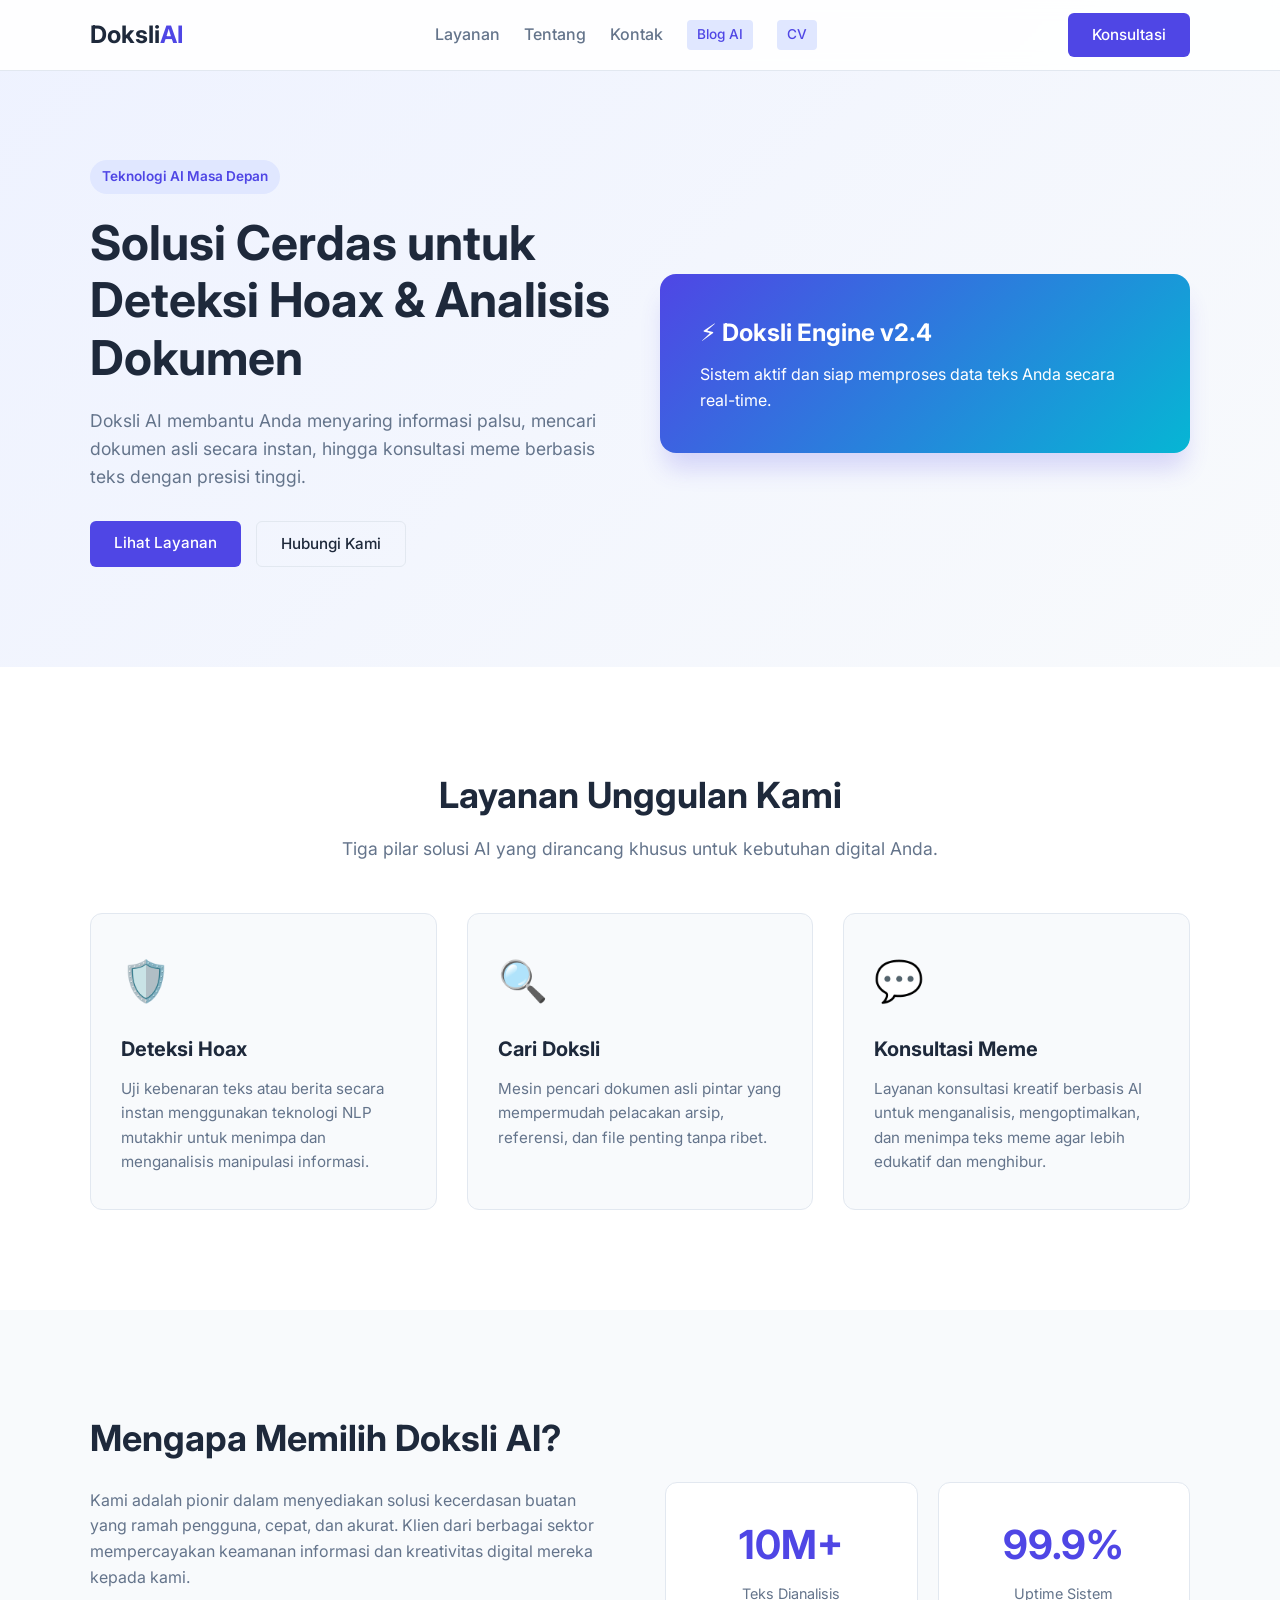
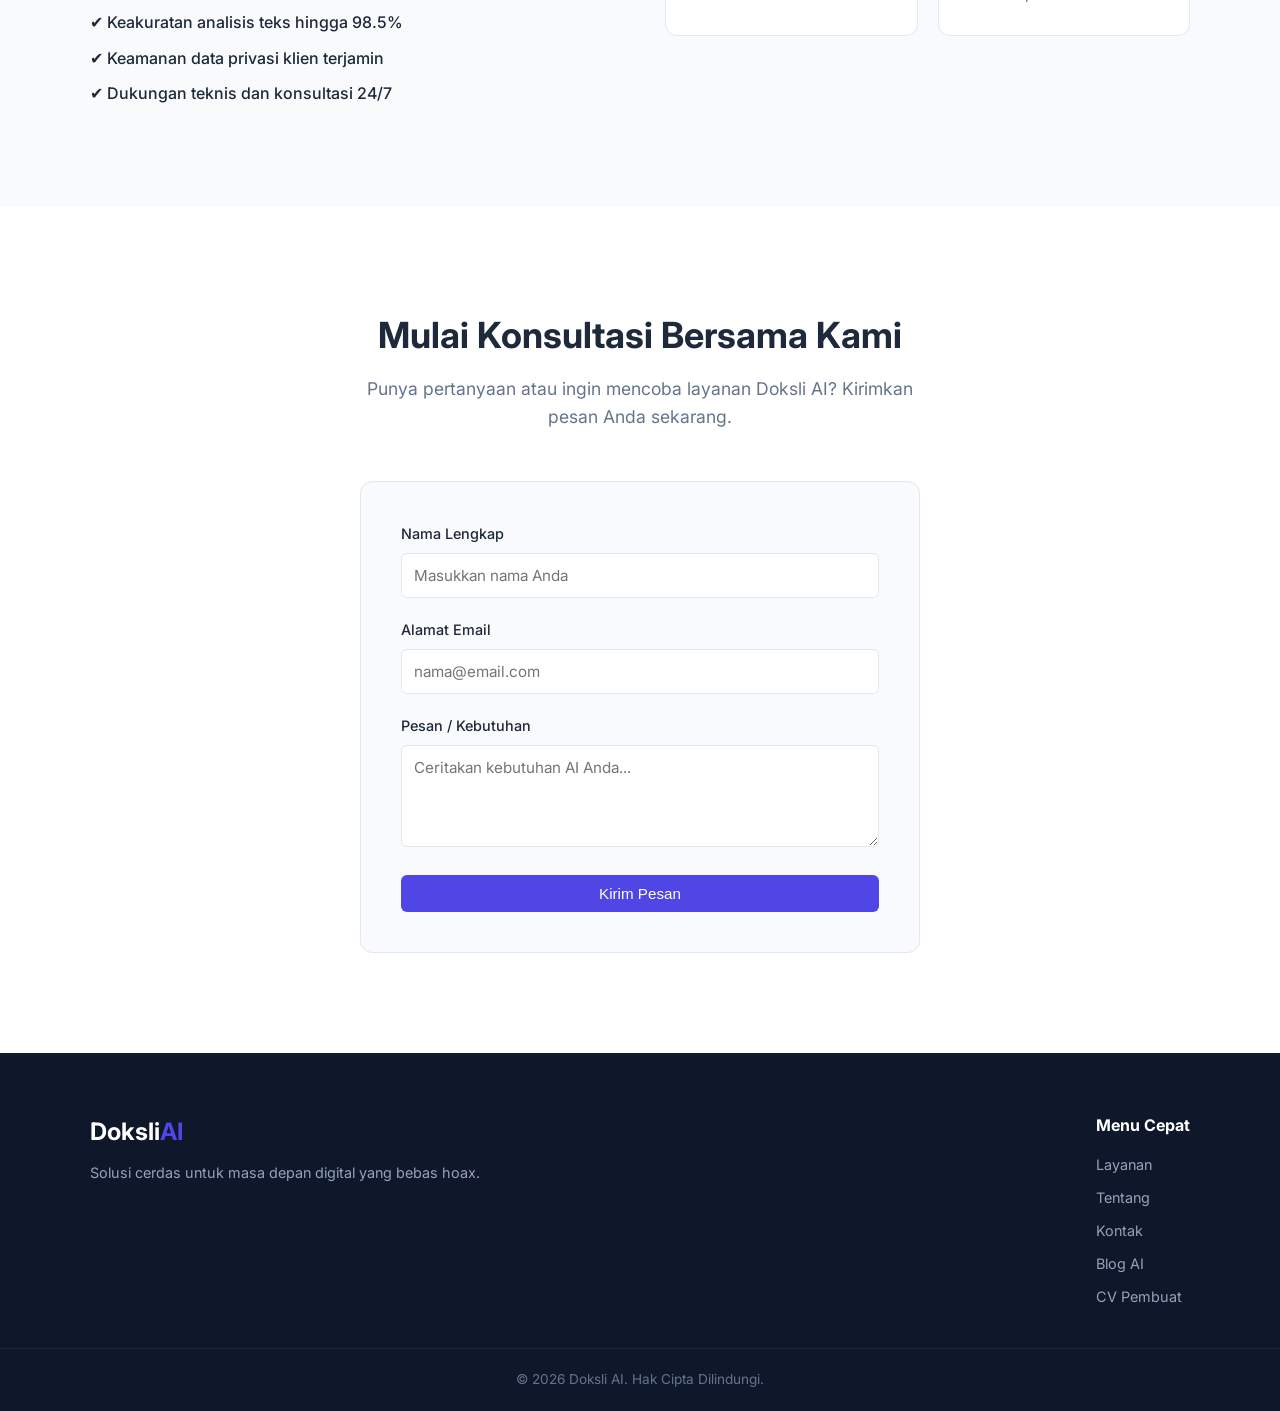
==== index.html @ 7c69d59a "Feat" ====
<!DOCTYPE html>
<html lang="id">
<head>
    <meta charset="UTF-8">
    <meta name="viewport" content="width=device-width, initial-scale=1.0">
    <title>Doksli AI — Solusi Kecerdasan Buatan Terpercaya</title>
    <!-- Google Fonts: Inter -->
    <link rel="preconnect" href="https://fonts.googleapis.com">
    <link rel="preconnect" href="https://fonts.gstatic.com" crossorigin>
    <link href="https://fonts.googleapis.com/css2?family=Inter:wght@300;400;500;600;700&display=swap" rel="stylesheet">
    <!-- External CSS -->
    <link rel="stylesheet" href="assets/css/style.css">
</head>
<body>

    <!-- 1. Navbar / Header -->
    <header class="navbar">
        <div class="container nav-container">
            <a href="index.html" class="logo">Doksli<span>AI</span></a>
            <nav class="nav-menu">
                <a href="#layanan">Layanan</a>
                <a href="#tentang">Tentang</a>
                <a href="#kontak">Kontak</a>
                <!-- Link ke halaman lain proyek -->
                <a href="blog.html" class="nav-link-other">Blog AI</a>
                <a href="cv.html" class="nav-link-other">CV</a>
            </nav>
            <a href="#kontak" class="btn btn-primary nav-cta">Konsultasi</a>
        </div>
    </header>

    <!-- 2. Hero Section -->
    <section class="hero">
        <div class="container hero-container">
            <div class="hero-content">
                <span class="badge">Teknologi AI Masa Depan</span>
                <h1>Solusi Cerdas untuk Deteksi Hoax & Analisis Dokumen</h1>
                <p>Doksli AI membantu Anda menyaring informasi palsu, mencari dokumen asli secara instan, hingga konsultasi meme berbasis teks dengan presisi tinggi.</p>
                <div class="hero-buttons">
                    <a href="#layanan" class="btn btn-primary">Lihat Layanan</a>
                    <a href="#kontak" class="btn btn-outline">Hubungi Kami</a>
                </div>
            </div>
            <div class="hero-visual">
                <div class="ai-card-glow">
                    <h3>⚡ Doksli Engine v2.4</h3>
                    <p>Sistem aktif dan siap memproses data teks Anda secara real-time.</p>
                </div>
            </div>
        </div>
    </section>

    <!-- 3. Layanan Section -->
    <section id="layanan" class="services">
        <div class="container">
            <div class="section-title">
                <h2>Layanan Unggulan Kami</h2>
                <p>Tiga pilar solusi AI yang dirancang khusus untuk kebutuhan digital Anda.</p>
            </div>
            <div class="services-grid">
                <!-- Layanan 1 -->
                <div class="service-card">
                    <div class="service-icon">🛡️</div>
                    <h3>Deteksi Hoax</h3>
                    <p>Uji kebenaran teks atau berita secara instan menggunakan teknologi NLP mutakhir untuk menimpa dan menganalisis manipulasi informasi.</p>
                </div>
                <!-- Layanan 2 -->
                <div class="service-card">
                    <div class="service-icon">🔍</div>
                    <h3>Cari Doksli</h3>
                    <p>Mesin pencari dokumen asli pintar yang mempermudah pelacakan arsip, referensi, dan file penting tanpa ribet.</p>
                </div>
                <!-- Layanan 3 -->
                <div class="service-card">
                    <div class="service-icon">💬</div>
                    <h3>Konsultasi Meme</h3>
                    <p>Layanan konsultasi kreatif berbasis AI untuk menganalisis, mengoptimalkan, dan menimpa teks meme agar lebih edukatif dan menghibur.</p>
                </div>
            </div>
        </div>
    </section>

    <!-- 4. Tentang / Keunggulan Section -->
    <section id="tentang" class="about">
        <div class="container about-container">
            <div class="about-text">
                <h2>Mengapa Memilih Doksli AI?</h2>
                <p>Kami adalah pionir dalam menyediakan solusi kecerdasan buatan yang ramah pengguna, cepat, dan akurat. Klien dari berbagai sektor mempercayakan keamanan informasi dan kreativitas digital mereka kepada kami.</p>
                <ul class="about-list">
                    <li>✔️ Keakuratan analisis teks hingga 98.5%</li>
                    <li>✔️ Keamanan data privasi klien terjamin</li>
                    <li>✔️ Dukungan teknis dan konsultasi 24/7</li>
                </ul>
            </div>
            <div class="about-stats">
                <div class="stat-box">
                    <h3>10M+</h3>
                    <p>Teks Dianalisis</p>
                </div>
                <div class="stat-box">
                    <h3>99.9%</h3>
                    <p>Uptime Sistem</p>
                </div>
            </div>
        </div>
    </section>

    <!-- 5. Kontak / Call to Action Section -->
    <section id="kontak" class="contact">
        <div class="container contact-container">
            <div class="section-title">
                <h2>Mulai Konsultasi Bersama Kami</h2>
                <p>Punya pertanyaan atau ingin mencoba layanan Doksli AI? Kirimkan pesan Anda sekarang.</p>
            </div>
            <form class="contact-form" onsubmit="event.preventDefault(); alert('Pesan berhasil dikirim!');">
                <div class="form-group">
                    <label for="nama">Nama Lengkap</label>
                    <input type="text" id="nama" placeholder="Masukkan nama Anda" required>
                </div>
                <div class="form-group">
                    <label for="email">Alamat Email</label>
                    <input type="email" id="email" placeholder="nama@email.com" required>
                </div>
                <div class="form-group">
                    <label for="pesan">Pesan / Kebutuhan</label>
                    <textarea id="pesan" rows="4" placeholder="Ceritakan kebutuhan AI Anda..." required></textarea>
                </div>
                <button type="submit" class="btn btn-primary btn-block">Kirim Pesan</button>
            </form>
        </div>
    </section>

    <!-- 6. Footer -->
    <footer class="footer">
        <div class="container footer-container">
            <div class="footer-brand">
                <a href="index.html" class="logo">Doksli<span>AI</span></a>
                <p>Solusi cerdas untuk masa depan digital yang bebas hoax.</p>
            </div>
            <div class="footer-links">
                <h4>Menu Cepat</h4>
                <a href="#layanan">Layanan</a>
                <a href="#tentang">Tentang</a>
                <a href="#kontak">Kontak</a>
                <a href="blog.html">Blog AI</a>
                <a href="cv.html">CV Pembuat</a>
            </div>
        </div>
        <div class="footer-bottom">
            <p>&copy; 2026 Doksli AI. Hak Cipta Dilindungi.</p>
        </div>
    </footer>

</body>
</html>
---- assets/css/style.css ----
/* --- CSS VARIABLES & RESET --- */
:root {
    --primary: #4f46e5;
    --primary-dark: #4338ca;
    --accent: #06b6d4;
    --bg-color: #f8fafc;
    --text-color: #1e293b;
    --text-muted: #64748b;
    --white: #ffffff;
    --border-color: #e2e8f0;
    --shadow: 0 4px 6px -1px rgba(0, 0, 0, 0.1), 0 2px 4px -1px rgba(0, 0, 0, 0.06);
    --transition: all 0.3s ease;
}

* {
    margin: 0;
    padding: 0;
    box-sizing: border-box;
}

html {
    scroll-behavior: smooth;
}

body {
    font-family: 'Inter', sans-serif, system-ui;
    background-color: var(--bg-color);
    color: var(--text-color);
    line-height: 1.6;
}

/* --- UTILITIES --- */
.container {
    width: 100%;
    max-width: 1140px;
    margin: 0 auto;
    padding: 0 20px;
}

a {
    text-decoration: none;
    color: inherit;
}

ul {
    list-style: none;
}

.btn {
    display: inline-block;
    padding: 10px 24px;
    border-radius: 6px;
    font-weight: 500;
    cursor: pointer;
    transition: var(--transition);
    border: none;
    font-size: 0.95rem;
}

.btn-primary {
    background-color: var(--primary);
    color: var(--white);
}

.btn-primary:hover {
    background-color: var(--primary-dark);
}

.btn-outline {
    background-color: transparent;
    border: 1px solid var(--border-color);
    color: var(--text-color);
}

.btn-outline:hover {
    border-color: var(--primary);
    color: var(--primary);
}

.btn-block {
    width: 100%;
}

.section-title {
    text-align: center;
    margin-bottom: 50px;
}

.section-title h2 {
    font-size: 2.25rem;
    font-weight: 700;
    margin-bottom: 10px;
    color: var(--text-color);
}

.section-title p {
    color: var(--text-muted);
    font-size: 1.1rem;
}

/* --- NAVBAR --- */
.navbar {
    position: fixed;
    top: 0;
    left: 0;
    width: 100%;
    background-color: rgba(255, 255, 255, 0.9);
    backdrop-filter: blur(8px);
    border-bottom: 1px solid var(--border-color);
    z-index: 1000;
}

.nav-container {
    display: flex;
    justify-content: space-between;
    align-items: center;
    height: 70px;
}

.logo {
    font-size: 1.5rem;
    font-weight: 700;
    color: var(--text-color);
}

.logo span {
    color: var(--primary);
}

.nav-menu {
    display: flex;
    gap: 24px;
    align-items: center;
}

.nav-menu a {
    font-weight: 500;
    color: var(--text-muted);
    transition: var(--transition);
}

.nav-menu a:hover {
    color: var(--primary);
}

.nav-link-other {
    font-size: 0.85rem;
    background-color: #e0e7ff;
    color: var(--primary) !important;
    padding: 4px 10px;
    border-radius: 4px;
}

/* --- HERO SECTION --- */
.hero {
    padding: 160px 0 100px;
    background: linear-gradient(135deg, #eef2ff 0%, #f8fafc 100%);
}

.hero-container {
    display: grid;
    grid-template-columns: 1fr 1fr;
    gap: 40px;
    align-items: center;
}

.badge {
    display: inline-block;
    background-color: #e0e7ff;
    color: var(--primary);
    padding: 6px 12px;
    border-radius: 20px;
    font-size: 0.85rem;
    font-weight: 600;
    margin-bottom: 20px;
}

.hero-content h1 {
    font-size: 3rem;
    line-height: 1.2;
    font-weight: 700;
    margin-bottom: 20px;
}

.hero-content p {
    font-size: 1.1rem;
    color: var(--text-muted);
    margin-bottom: 30px;
}

.hero-buttons {
    display: flex;
    gap: 15px;
}

.ai-card-glow {
    background: linear-gradient(135deg, var(--primary), var(--accent));
    color: var(--white);
    padding: 40px;
    border-radius: 16px;
    box-shadow: 0 20px 25px -5px rgba(79, 70, 229, 0.2);
}

.ai-card-glow h3 {
    font-size: 1.5rem;
    margin-bottom: 10px;
}

/* --- SERVICES SECTION --- */
.services {
    padding: 100px 0;
    background-color: var(--white);
}

.services-grid {
    display: grid;
    grid-template-columns: repeat(3, 1fr);
    gap: 30px;
}

.service-card {
    background: var(--bg-color);
    border: 1px solid var(--border-color);
    padding: 35px 30px;
    border-radius: 12px;
    transition: var(--transition);
}

.service-card:hover {
    transform: translateY(-5px);
    box-shadow: var(--shadow);
    border-color: var(--primary);
}

.service-icon {
    font-size: 2.5rem;
    margin-bottom: 20px;
}

.service-card h3 {
    font-size: 1.25rem;
    margin-bottom: 12px;
}

.service-card p {
    color: var(--text-muted);
    font-size: 0.95rem;
}

/* --- ABOUT SECTION --- */
.about {
    padding: 100px 0;
}

.about-container {
    display: grid;
    grid-template-columns: 1fr 1fr;
    gap: 50px;
    align-items: center;
}

.about-text h2 {
    font-size: 2.25rem;
    margin-bottom: 20px;
}

.about-text p {
    color: var(--text-muted);
    margin-bottom: 20px;
}

.about-list {
    display: flex;
    flex-direction: column;
    gap: 10px;
    font-weight: 500;
}

.about-stats {
    display: grid;
    grid-template-columns: 1fr 1fr;
    gap: 20px;
}

.stat-box {
    background: var(--white);
    border: 1px solid var(--border-color);
    padding: 30px;
    border-radius: 12px;
    text-align: center;
}

.stat-box h3 {
    font-size: 2.5rem;
    color: var(--primary);
    margin-bottom: 5px;
}

.stat-box p {
    color: var(--text-muted);
    font-size: 0.9rem;
}

/* --- CONTACT SECTION --- */
.contact {
    padding: 100px 0;
    background-color: var(--white);
}

.contact-container {
    max-width: 600px;
}

.contact-form {
    background: var(--bg-color);
    border: 1px solid var(--border-color);
    padding: 40px;
    border-radius: 12px;
}

.form-group {
    margin-bottom: 20px;
}

.form-group label {
    display: block;
    font-weight: 500;
    margin-bottom: 8px;
    font-size: 0.9rem;
}

.form-group input,
.form-group textarea {
    width: 100%;
    padding: 12px;
    border: 1px solid var(--border-color);
    border-radius: 6px;
    font-family: inherit;
    font-size: 0.95rem;
    outline: none;
    transition: var(--transition);
    background: var(--white);
}

.form-group input:focus,
.form-group textarea:focus {
    border-color: var(--primary);
    box-shadow: 0 0 0 3px rgba(79, 70, 229, 0.1);
}

/* --- FOOTER --- */
.footer {
    background-color: #0f172a;
    color: var(--white);
    padding: 60px 0 20px;
}

.footer-container {
    display: flex;
    justify-content: space-between;
    margin-bottom: 40px;
}

.footer-brand .logo {
    color: var(--white);
    margin-bottom: 10px;
    display: inline-block;
}

.footer-brand p {
    color: #94a3b8;
    font-size: 0.9rem;
}

.footer-links {
    display: flex;
    flex-direction: column;
    gap: 10px;
}

.footer-links h4 {
    margin-bottom: 5px;
    font-size: 1rem;
}

.footer-links a {
    color: #94a3b8;
    font-size: 0.9rem;
    transition: var(--transition);
}

.footer-links a:hover {
    color: var(--white);
}

.footer-bottom {
    text-align: center;
    border-top: 1px solid #1e293b;
    padding-top: 20px;
    color: #64748b;
    font-size: 0.85rem;
}

/* --- RESPONSIVE / MEDIA QUERY --- */
@media (max-width: 968px) {
    .hero-container,
    .about-container {
        grid-template-columns: 1fr;
        text-align: center;
    }

    .hero-buttons {
        justify-content: center;
    }

    .services-grid {
        grid-template-columns: 1fr;
    }

    .nav-menu {
        display: none; /* Sederhana untuk tampilan mobile */
    }
}
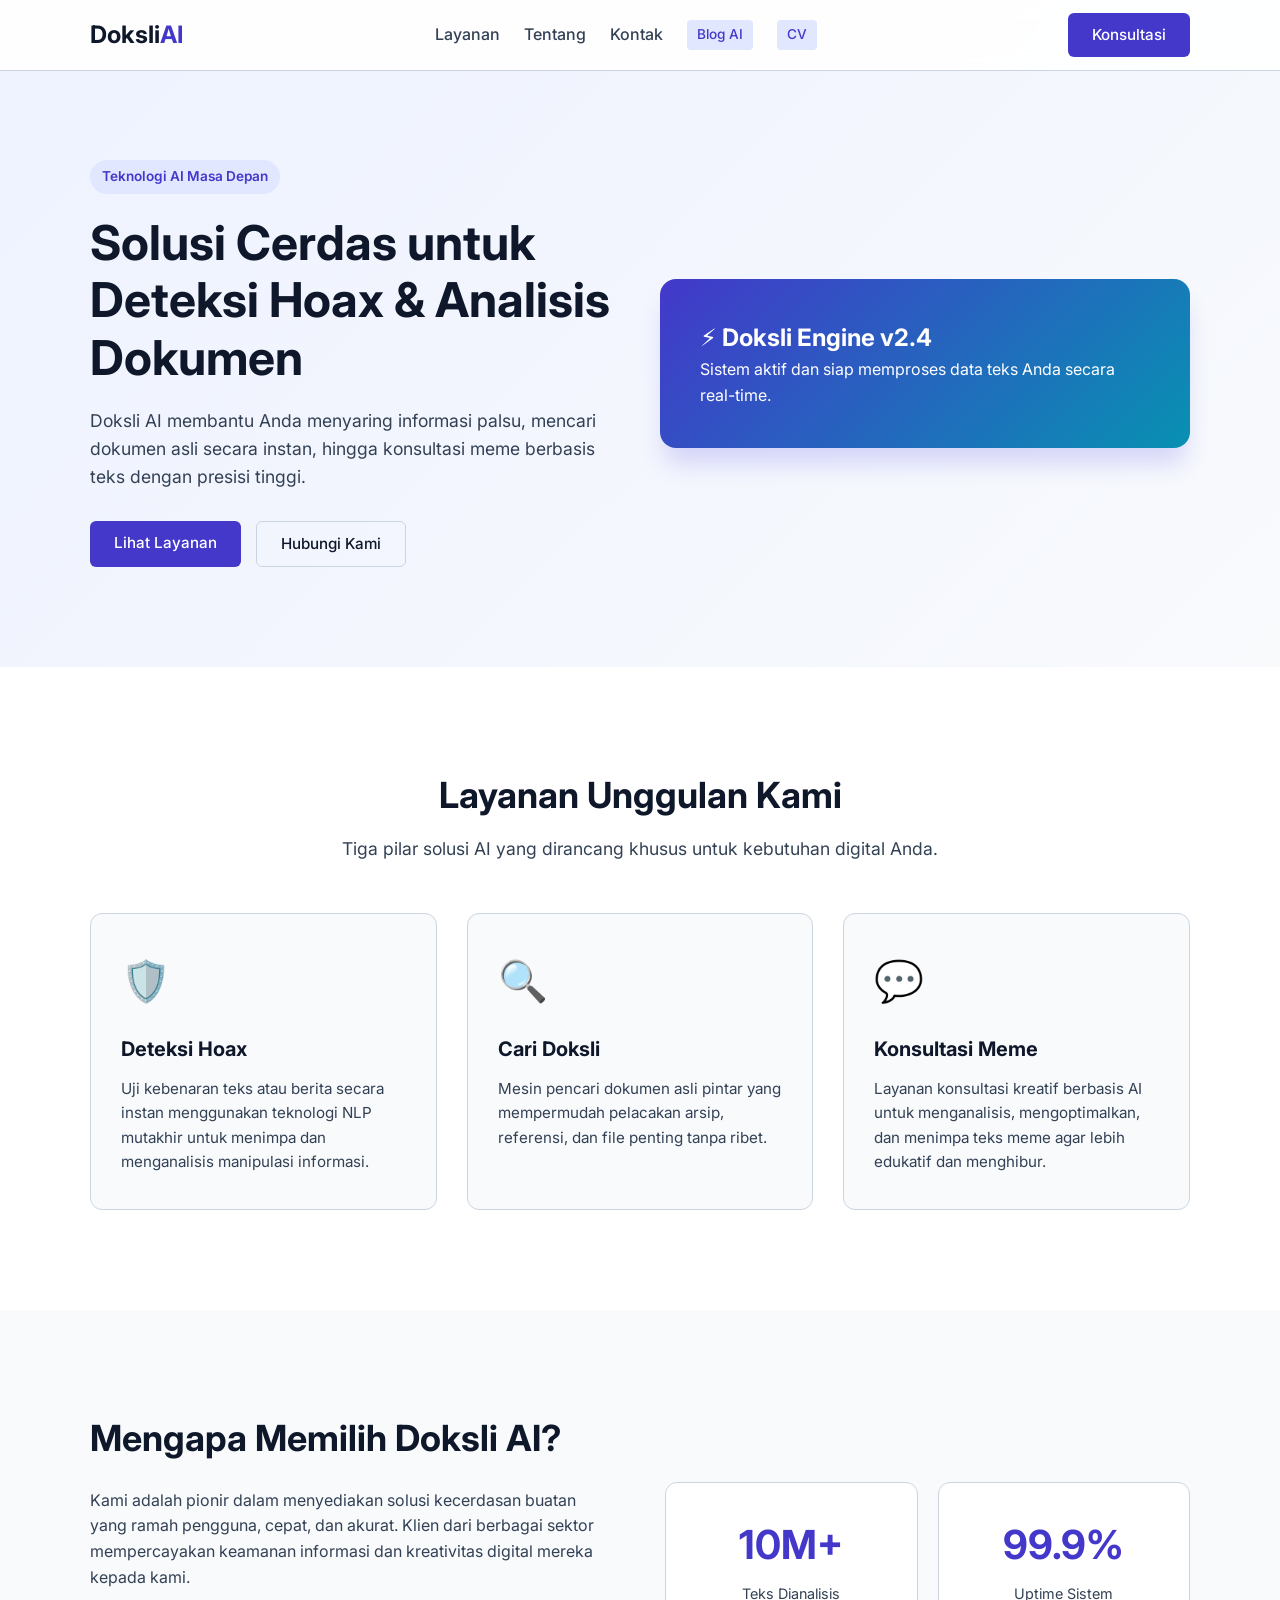
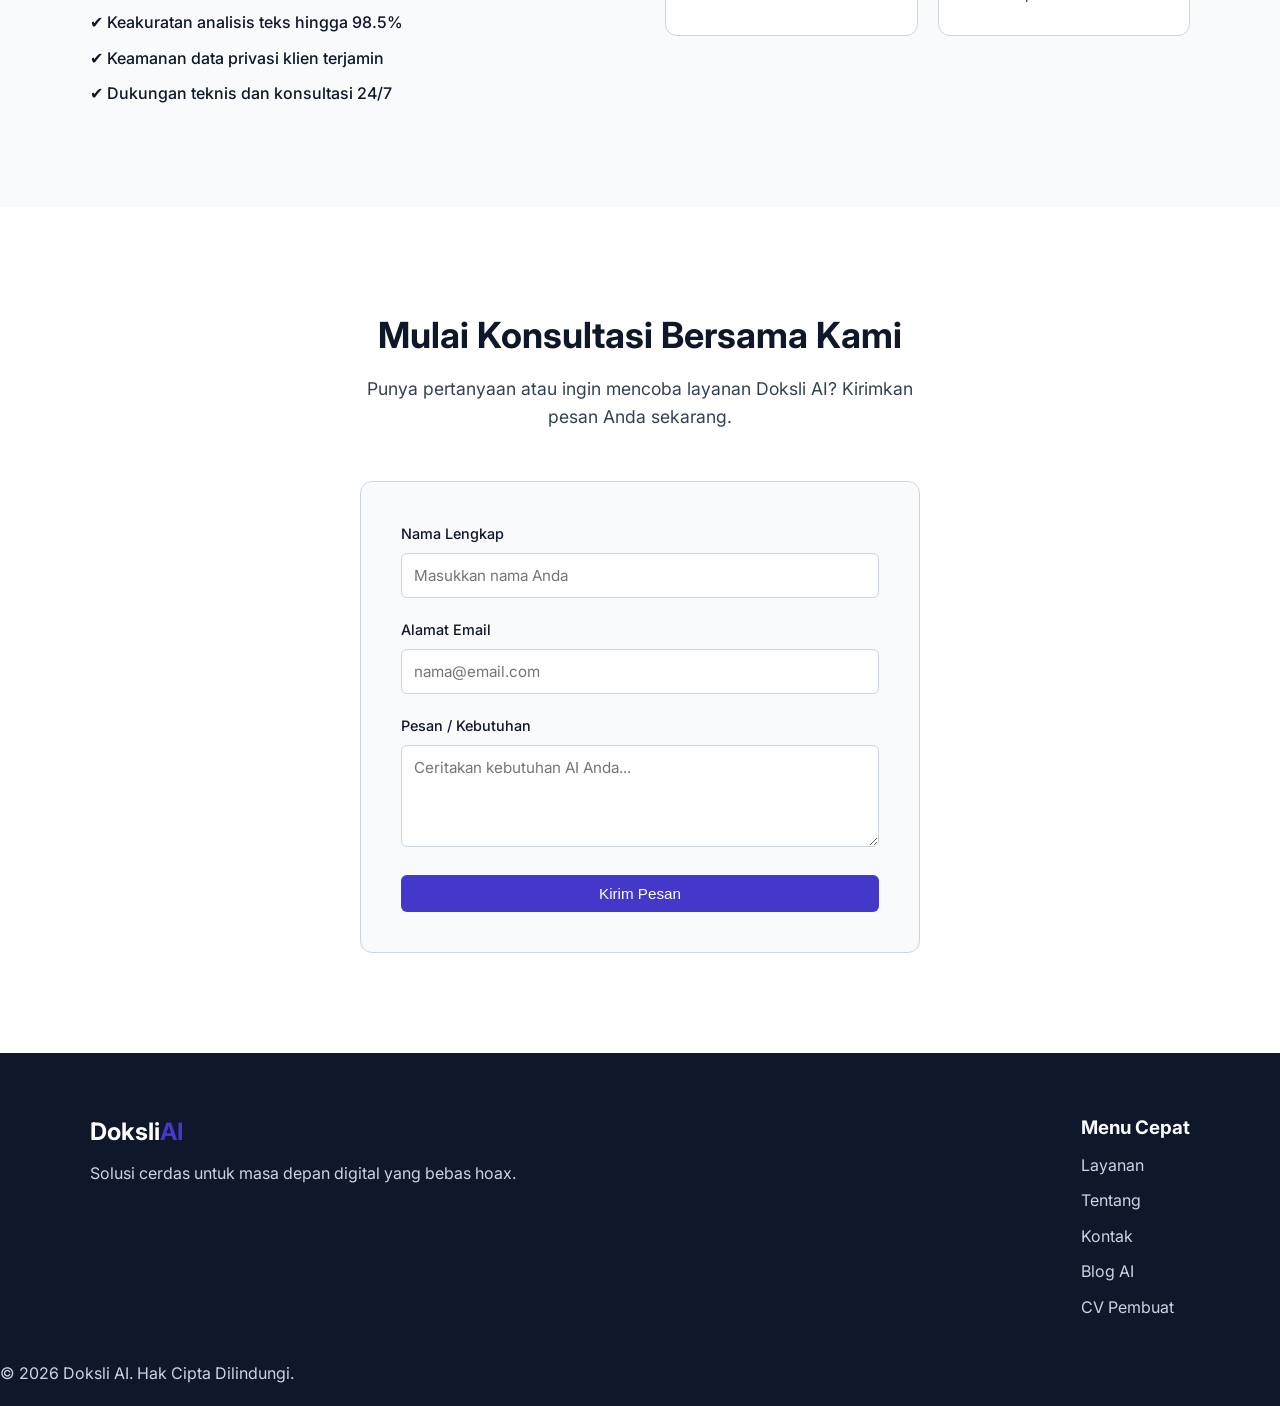
==== commit 5bc808a8: "fix" ====
--- a/index.html
+++ b/index.html
@@ -43,7 +43,7 @@
             </div>
             <div class="hero-visual">
                 <div class="ai-card-glow">
-                    <h3>⚡ Doksli Engine v2.4</h3>
+                    <h2>⚡ Doksli Engine v2.4</h2>
                     <p>Sistem aktif dan siap memproses data teks Anda secara real-time.</p>
                 </div>
             </div>
@@ -138,7 +138,7 @@
                 <p>Solusi cerdas untuk masa depan digital yang bebas hoax.</p>
             </div>
             <div class="footer-links">
-                <h4>Menu Cepat</h4>
+                <h3>Menu Cepat</h3>
                 <a href="#layanan">Layanan</a>
                 <a href="#tentang">Tentang</a>
                 <a href="#kontak">Kontak</a>
--- a/assets/css/style.css
+++ b/assets/css/style.css
@@ -1,13 +1,13 @@
 /* --- CSS VARIABLES & RESET --- */
 :root {
-    --primary: #4f46e5;
-    --primary-dark: #4338ca;
-    --accent: #06b6d4;
+    --primary: #4338ca;
+    --primary-dark: #3730a3;     
+    --accent: #0891b2;           
     --bg-color: #f8fafc;
-    --text-color: #1e293b;
-    --text-muted: #64748b;
+    --text-color: #0f172a;
+    --text-muted: #334155; 
     --white: #ffffff;
-    --border-color: #e2e8f0;
+    --border-color: #cbd5e1;
     --shadow: 0 4px 6px -1px rgba(0, 0, 0, 0.1), 0 2px 4px -1px rgba(0, 0, 0, 0.06);
     --transition: all 0.3s ease;
 }
@@ -351,7 +351,7 @@
 /* --- FOOTER --- */
 .footer {
     background-color: #0f172a;
-    color: var(--white);
+    color: #f8fafc;
     padding: 60px 0 20px;
 }
 
@@ -367,9 +367,10 @@
     display: inline-block;
 }
 
-.footer-brand p {
-    color: #94a3b8;
-    font-size: 0.9rem;
+.footer-brand p,
+.footer-links a,
+.footer-bottom {
+    color: #cbd5e1 !important; 
 }
 
 .footer-links {
@@ -383,22 +384,9 @@
     font-size: 1rem;
 }
 
-.footer-links a {
-    color: #94a3b8;
-    font-size: 0.9rem;
-    transition: var(--transition);
-}
 
 .footer-links a:hover {
     color: var(--white);
-}
-
-.footer-bottom {
-    text-align: center;
-    border-top: 1px solid #1e293b;
-    padding-top: 20px;
-    color: #64748b;
-    font-size: 0.85rem;
 }
 
 /* --- RESPONSIVE / MEDIA QUERY --- */
